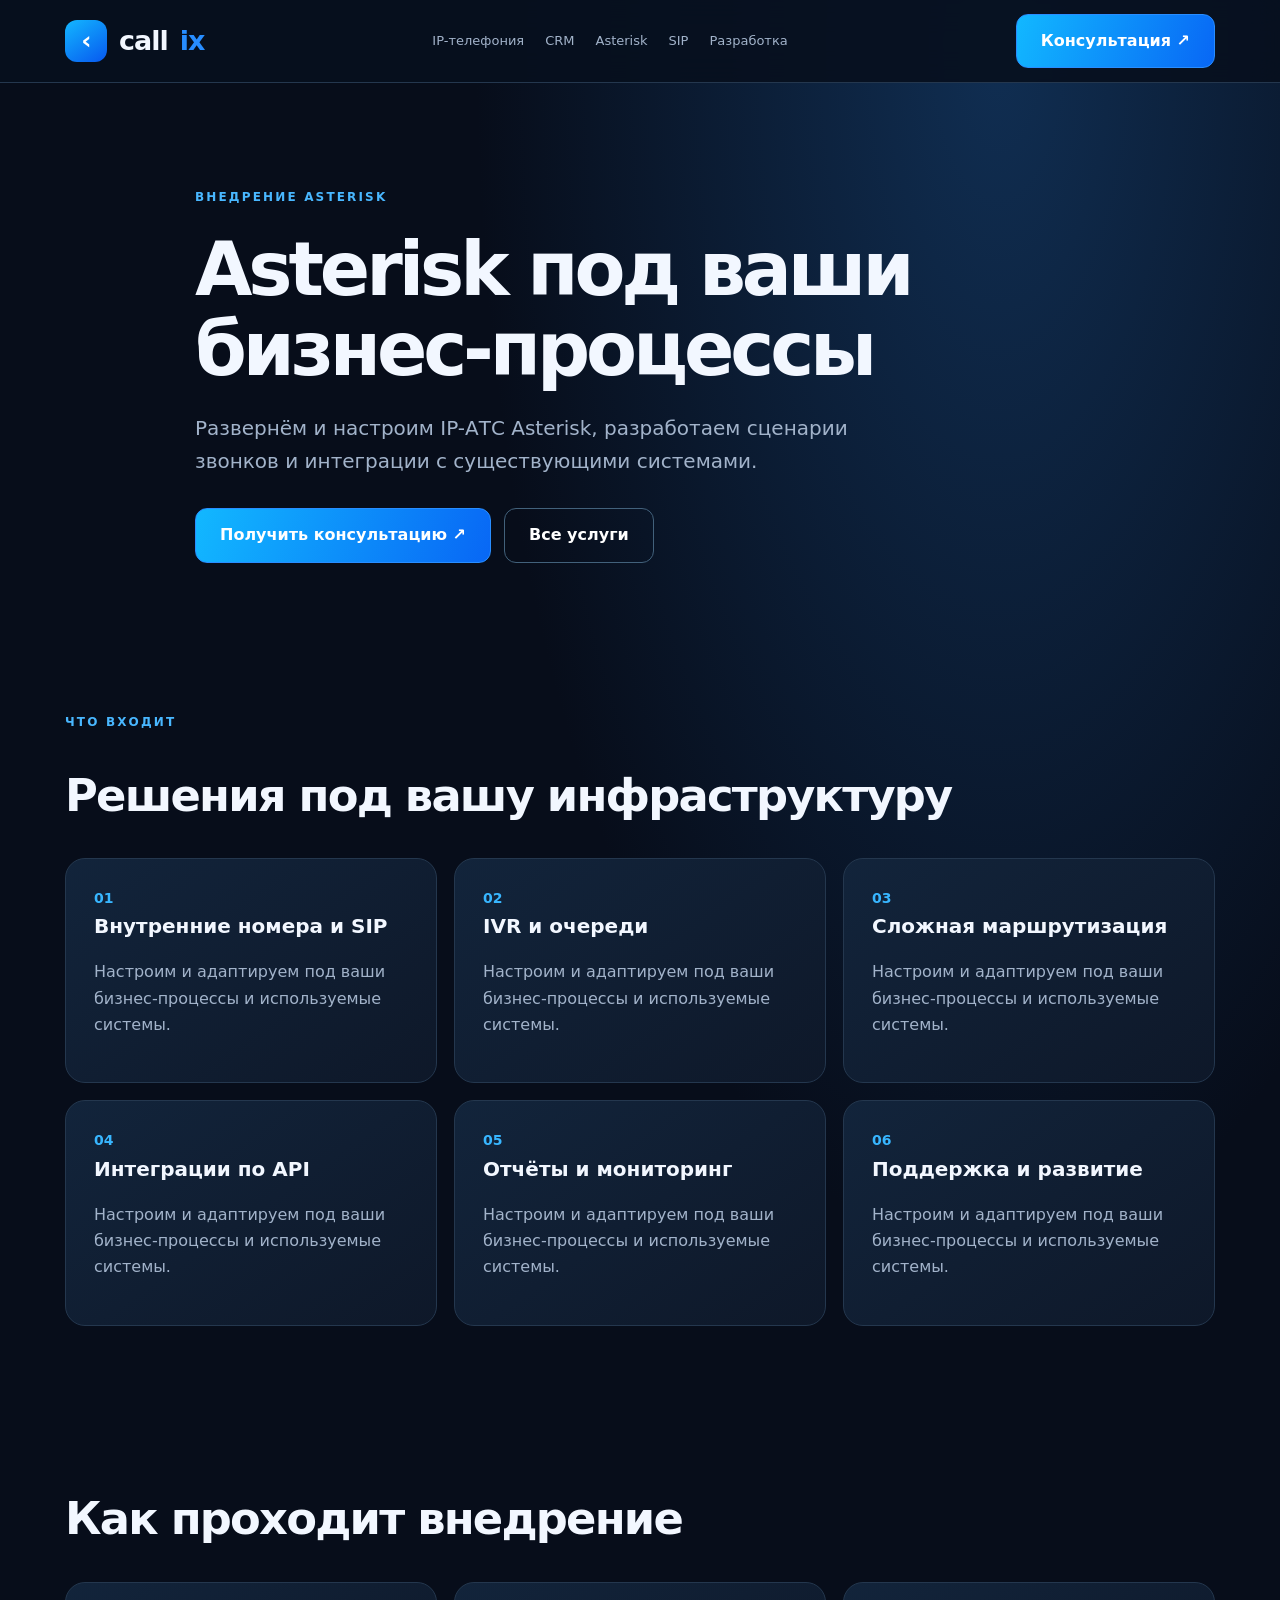
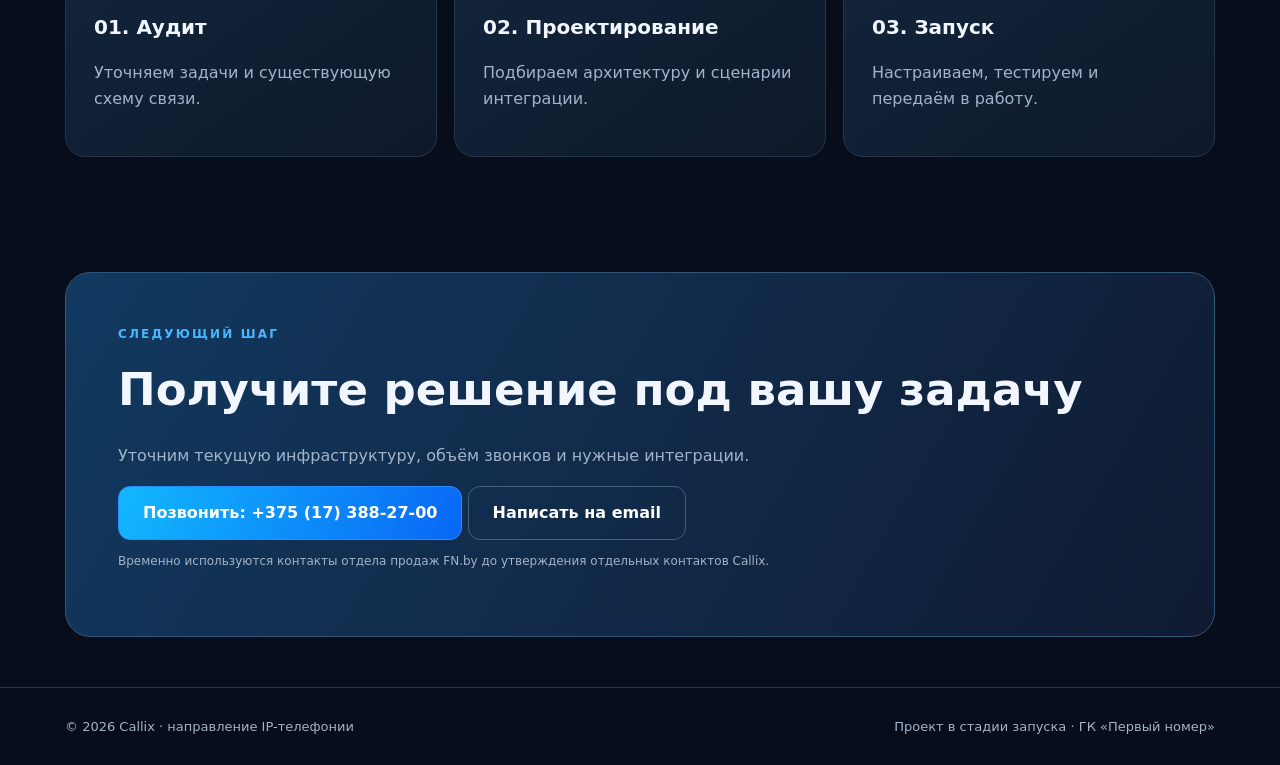
==== asterisk/index.html @ eb29d448 "Add Callix service pages and styles" ====
<!doctype html><html lang="ru"><head><meta charset="utf-8"><meta name="viewport" content="width=device-width,initial-scale=1"><meta name="theme-color" content="#070d1a"><title>Настройка и внедрение Asterisk | Callix</title><meta name="description" content="Развернём и настроим IP-АТС Asterisk, разработаем сценарии звонков и интеграции с существующими системами."><link rel="canonical" href="https://callix.by/"><link rel="stylesheet" href="/style.css"></head><body><header><div class="wrap nav"><a href="/" class="brand" aria-label="Callix главная"><span class="mark">‹</span>call<em>ix</em></a><nav><a href="/ip-telefoniya/">IP-телефония</a><a href="/integraciya-crm/">CRM</a><a href="/asterisk/">Asterisk</a><a href="/sip/">SIP</a><a href="/razrabotka/">Разработка</a></nav><a class="btn" href="/kontakty/">Консультация ↗</a></div></header><main><section class="wrap hero"><div class="eyebrow">Внедрение Asterisk</div><h1>Asterisk под ваши бизнес-процессы</h1><p class="lead">Развернём и настроим IP-АТС Asterisk, разработаем сценарии звонков и интеграции с существующими системами.</p><div class="actions"><a class="btn" href="#contact">Получить консультацию ↗</a><a class="btn outline" href="/#services">Все услуги</a></div></section><section class="wrap section"><div class="eyebrow">Что входит</div><h2>Решения под вашу инфраструктуру</h2><div class="grid"><article class="card"><div class="num">01</div><h3>Внутренние номера и SIP</h3><p>Настроим и адаптируем под ваши бизнес-процессы и используемые системы.</p></article><article class="card"><div class="num">02</div><h3>IVR и очереди</h3><p>Настроим и адаптируем под ваши бизнес-процессы и используемые системы.</p></article><article class="card"><div class="num">03</div><h3>Сложная маршрутизация</h3><p>Настроим и адаптируем под ваши бизнес-процессы и используемые системы.</p></article><article class="card"><div class="num">04</div><h3>Интеграции по API</h3><p>Настроим и адаптируем под ваши бизнес-процессы и используемые системы.</p></article><article class="card"><div class="num">05</div><h3>Отчёты и мониторинг</h3><p>Настроим и адаптируем под ваши бизнес-процессы и используемые системы.</p></article><article class="card"><div class="num">06</div><h3>Поддержка и развитие</h3><p>Настроим и адаптируем под ваши бизнес-процессы и используемые системы.</p></article></div></section><section class="wrap section faq"><h2>Как проходит внедрение</h2><div class="grid"><div class="card"><h3>01. Аудит</h3><p>Уточняем задачи и существующую схему связи.</p></div><div class="card"><h3>02. Проектирование</h3><p>Подбираем архитектуру и сценарии интеграции.</p></div><div class="card"><h3>03. Запуск</h3><p>Настраиваем, тестируем и передаём в работу.</p></div></div></section><div id="contact"><section class="wrap"><div class="cta"><div class="eyebrow">Следующий шаг</div><h2>Получите решение под вашу задачу</h2><p class="muted">Уточним текущую инфраструктуру, объём звонков и нужные интеграции.</p><a class="btn" href="tel:+375173882700">Позвонить: +375 (17) 388-27-00</a> <a class="btn outline" href="mailto:info@fn.by?subject=Заявка%20Callix">Написать на email</a><p class="muted" style="font-size:12px">Временно используются контакты отдела продаж FN.by до утверждения отдельных контактов Callix.</p></div></section></div></main><footer><div class="wrap foot"><span>© 2026 Callix · направление IP-телефонии</span><span>Проект в стадии запуска · <a href="https://fn.by">ГК «Первый номер»</a></span></div></footer></body></html>
---- style.css ----
:root{color-scheme:dark;--bg:#070d1a;--panel:#101d31;--line:#24374e;--ink:#f2f7ff;--muted:#a2b3ca;--blue:#168bff}*{box-sizing:border-box}html{scroll-behavior:smooth}body{margin:0;background:radial-gradient(ellipse at 78% 2%,#102e52 0,transparent 37%),var(--bg);color:var(--ink);font:16px/1.65 Inter,system-ui,-apple-system,Segoe UI,sans-serif}a{color:inherit;text-decoration:none}.wrap{width:min(1150px,calc(100% - 40px));margin:auto}header{position:sticky;top:0;background:#07101ee8;backdrop-filter:blur(15px);border-bottom:1px solid var(--line);z-index:10}.nav{display:flex;justify-content:space-between;align-items:center;gap:22px;min-height:82px}.brand{display:flex;align-items:center;gap:12px;font-size:27px;font-weight:850;letter-spacing:-1px}.mark{width:42px;height:42px;border-radius:12px;background:linear-gradient(145deg,#13b7ff,#0758ef);display:grid;place-items:center;color:white;font-weight:900;font-size:25px}.brand em{color:#278dff;font-style:normal}nav{display:flex;gap:21px;align-items:center}nav a{font-size:13px;color:var(--muted)}nav a:hover{color:white}.btn{display:inline-block;padding:13px 24px;border-radius:12px;background:linear-gradient(110deg,#12b8ff,#0867f5);font-weight:750;color:white;border:1px solid #298dff}.btn.outline{background:transparent;border-color:#42617b}.hero{padding:105px 0 85px;max-width:890px}.eyebrow{text-transform:uppercase;letter-spacing:.18em;color:#49b7ff;font-weight:750;font-size:12px}h1{font-size:clamp(39px,5.8vw,76px);line-height:1.08;letter-spacing:-.055em;margin:22px 0}h1 span{color:#2c9bff}.lead{font-size:20px;color:var(--muted);max-width:730px}.actions{display:flex;gap:13px;flex-wrap:wrap;margin-top:30px}.section{padding:65px 0}.section h2{font-size:clamp(29px,3.5vw,45px);letter-spacing:-.04em;line-height:1.15}.grid{display:grid;grid-template-columns:repeat(3,1fr);gap:17px}.card{padding:28px;border:1px solid var(--line);border-radius:20px;background:linear-gradient(145deg,#12243b,#0e1829)}.card h3{margin:0 0 10px;font-size:20px}.card p,.muted{color:var(--muted)}.card a{color:#63c5ff;font-weight:650}.num{color:#38b6ff;font-weight:800;font-size:14px}.cta{background:linear-gradient(120deg,#123960,#101b32);border:1px solid #315577;border-radius:25px;padding:52px;margin:50px 0}.cta h2{font-size:clamp(28px,4vw,45px);margin:8px 0}.faq details{border-bottom:1px solid var(--line);padding:20px 0}.faq summary{cursor:pointer;font-weight:700}.faq p{color:var(--muted)}footer{border-top:1px solid var(--line);padding:28px 0;color:var(--muted);font-size:13px}.foot{display:flex;justify-content:space-between;gap:20px;flex-wrap:wrap}@media(max-width:900px){nav{display:none}.grid{grid-template-columns:1fr 1fr}.hero{padding:65px 0}}@media(max-width:580px){.grid{grid-template-columns:1fr}.cta{padding:27px}.nav .btn{padding:9px 12px;font-size:12px}.brand{font-size:22px}}
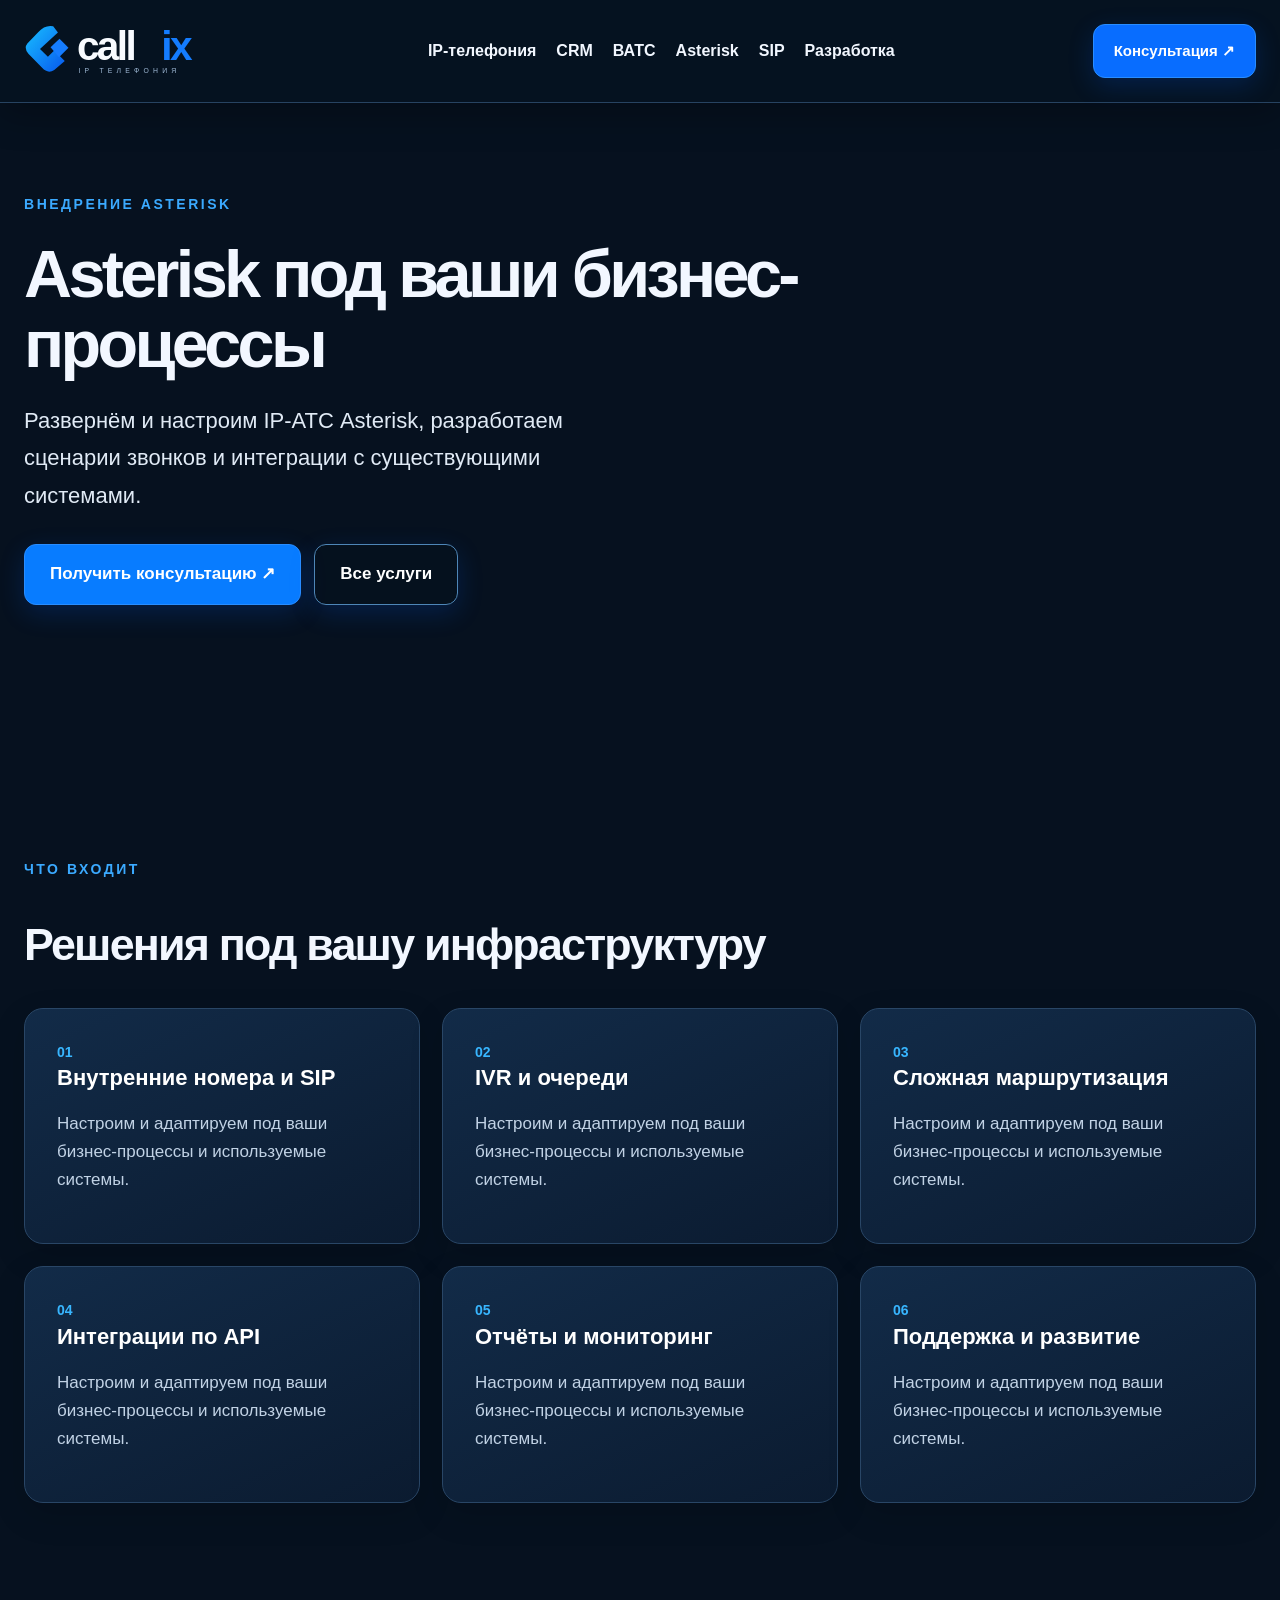
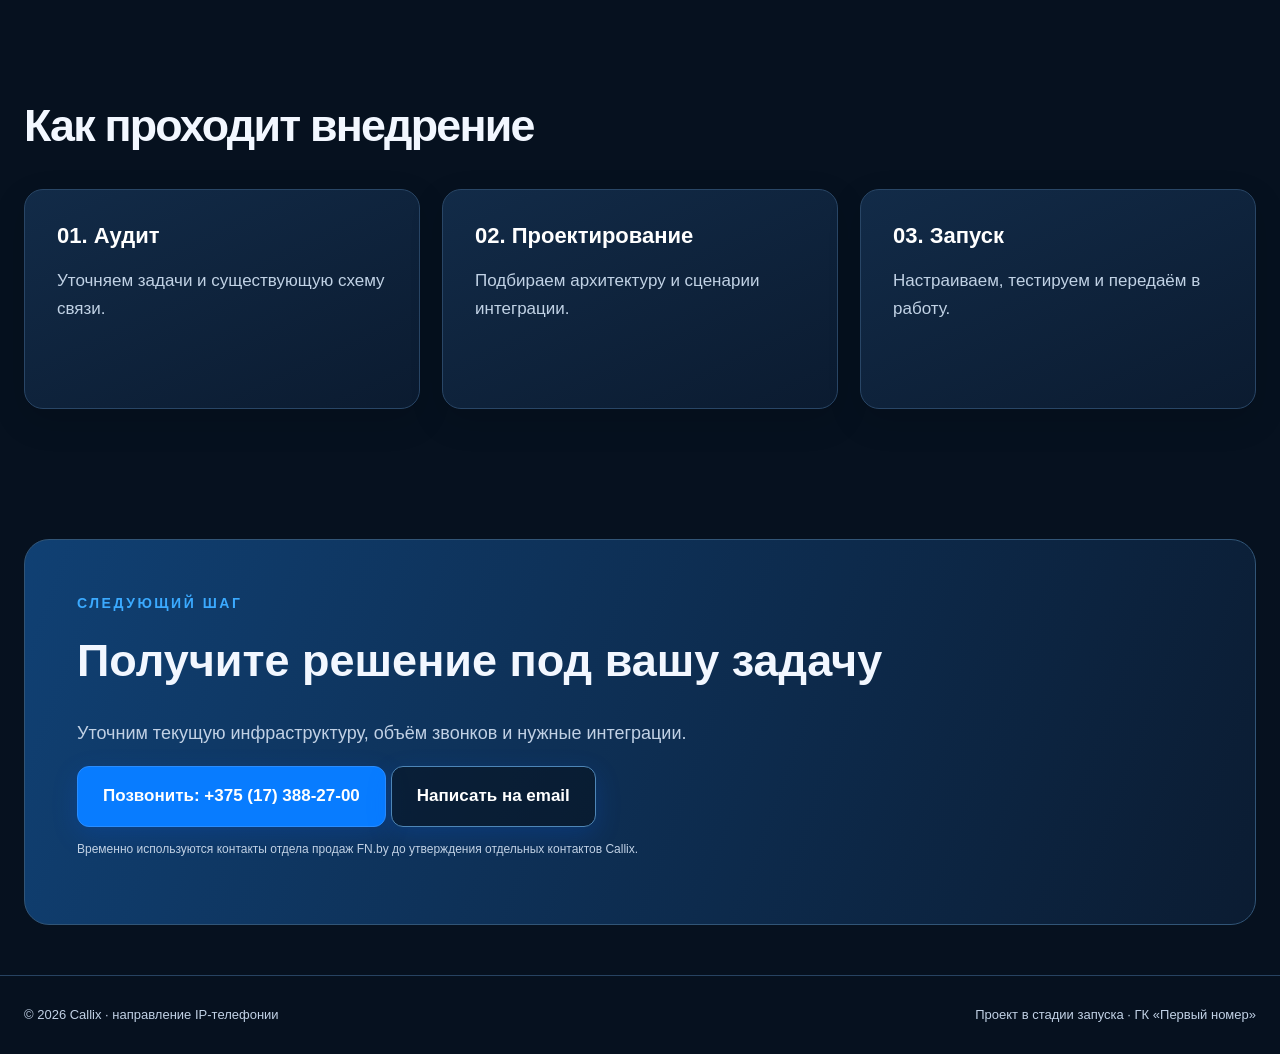
==== commit 80dc5c03: "Add VATs navigation and shared branding" ====
--- a/asterisk/index.html
+++ b/asterisk/index.html
@@ -1 +1 @@
-<!doctype html><html lang="ru"><head><meta charset="utf-8"><meta name="viewport" content="width=device-width,initial-scale=1"><meta name="theme-color" content="#070d1a"><title>Настройка и внедрение Asterisk | Callix</title><meta name="description" content="Развернём и настроим IP-АТС Asterisk, разработаем сценарии звонков и интеграции с существующими системами."><link rel="canonical" href="https://callix.by/"><link rel="stylesheet" href="/style.css"></head><body><header><div class="wrap nav"><a href="/" class="brand" aria-label="Callix главная"><span class="mark">‹</span>call<em>ix</em></a><nav><a href="/ip-telefoniya/">IP-телефония</a><a href="/integraciya-crm/">CRM</a><a href="/asterisk/">Asterisk</a><a href="/sip/">SIP</a><a href="/razrabotka/">Разработка</a></nav><a class="btn" href="/kontakty/">Консультация ↗</a></div></header><main><section class="wrap hero"><div class="eyebrow">Внедрение Asterisk</div><h1>Asterisk под ваши бизнес-процессы</h1><p class="lead">Развернём и настроим IP-АТС Asterisk, разработаем сценарии звонков и интеграции с существующими системами.</p><div class="actions"><a class="btn" href="#contact">Получить консультацию ↗</a><a class="btn outline" href="/#services">Все услуги</a></div></section><section class="wrap section"><div class="eyebrow">Что входит</div><h2>Решения под вашу инфраструктуру</h2><div class="grid"><article class="card"><div class="num">01</div><h3>Внутренние номера и SIP</h3><p>Настроим и адаптируем под ваши бизнес-процессы и используемые системы.</p></article><article class="card"><div class="num">02</div><h3>IVR и очереди</h3><p>Настроим и адаптируем под ваши бизнес-процессы и используемые системы.</p></article><article class="card"><div class="num">03</div><h3>Сложная маршрутизация</h3><p>Настроим и адаптируем под ваши бизнес-процессы и используемые системы.</p></article><article class="card"><div class="num">04</div><h3>Интеграции по API</h3><p>Настроим и адаптируем под ваши бизнес-процессы и используемые системы.</p></article><article class="card"><div class="num">05</div><h3>Отчёты и мониторинг</h3><p>Настроим и адаптируем под ваши бизнес-процессы и используемые системы.</p></article><article class="card"><div class="num">06</div><h3>Поддержка и развитие</h3><p>Настроим и адаптируем под ваши бизнес-процессы и используемые системы.</p></article></div></section><section class="wrap section faq"><h2>Как проходит внедрение</h2><div class="grid"><div class="card"><h3>01. Аудит</h3><p>Уточняем задачи и существующую схему связи.</p></div><div class="card"><h3>02. Проектирование</h3><p>Подбираем архитектуру и сценарии интеграции.</p></div><div class="card"><h3>03. Запуск</h3><p>Настраиваем, тестируем и передаём в работу.</p></div></div></section><div id="contact"><section class="wrap"><div class="cta"><div class="eyebrow">Следующий шаг</div><h2>Получите решение под вашу задачу</h2><p class="muted">Уточним текущую инфраструктуру, объём звонков и нужные интеграции.</p><a class="btn" href="tel:+375173882700">Позвонить: +375 (17) 388-27-00</a> <a class="btn outline" href="mailto:info@fn.by?subject=Заявка%20Callix">Написать на email</a><p class="muted" style="font-size:12px">Временно используются контакты отдела продаж FN.by до утверждения отдельных контактов Callix.</p></div></section></div></main><footer><div class="wrap foot"><span>© 2026 Callix · направление IP-телефонии</span><span>Проект в стадии запуска · <a href="https://fn.by">ГК «Первый номер»</a></span></div></footer></body></html>+<!doctype html><html lang="ru"><head><meta charset="utf-8"><meta name="viewport" content="width=device-width,initial-scale=1"><meta name="theme-color" content="#070d1a"><title>Настройка и внедрение Asterisk | Callix</title><meta name="description" content="Развернём и настроим IP-АТС Asterisk, разработаем сценарии звонков и интеграции с существующими системами."><link rel="canonical" href="https://callix.by/"><link rel="stylesheet" href="/style.css"></head><body><header><div class="wrap nav"><a href="/" class="brand" aria-label="Callix главная"><span class="mark">‹</span>call<em>ix</em></a><nav><a href="/ip-telefoniya/">IP-телефония</a><a href="/integraciya-crm/">CRM</a><a href="/vats/">ВАТС</a><a href="/asterisk/">Asterisk</a><a href="/sip/">SIP</a><a href="/razrabotka/">Разработка</a></nav><a class="btn" href="/kontakty/">Консультация ↗</a></div></header><main><section class="wrap hero"><div class="eyebrow">Внедрение Asterisk</div><h1>Asterisk под ваши бизнес-процессы</h1><p class="lead">Развернём и настроим IP-АТС Asterisk, разработаем сценарии звонков и интеграции с существующими системами.</p><div class="actions"><a class="btn" href="#contact">Получить консультацию ↗</a><a class="btn outline" href="/#services">Все услуги</a></div></section><section class="wrap section"><div class="eyebrow">Что входит</div><h2>Решения под вашу инфраструктуру</h2><div class="grid"><article class="card"><div class="num">01</div><h3>Внутренние номера и SIP</h3><p>Настроим и адаптируем под ваши бизнес-процессы и используемые системы.</p></article><article class="card"><div class="num">02</div><h3>IVR и очереди</h3><p>Настроим и адаптируем под ваши бизнес-процессы и используемые системы.</p></article><article class="card"><div class="num">03</div><h3>Сложная маршрутизация</h3><p>Настроим и адаптируем под ваши бизнес-процессы и используемые системы.</p></article><article class="card"><div class="num">04</div><h3>Интеграции по API</h3><p>Настроим и адаптируем под ваши бизнес-процессы и используемые системы.</p></article><article class="card"><div class="num">05</div><h3>Отчёты и мониторинг</h3><p>Настроим и адаптируем под ваши бизнес-процессы и используемые системы.</p></article><article class="card"><div class="num">06</div><h3>Поддержка и развитие</h3><p>Настроим и адаптируем под ваши бизнес-процессы и используемые системы.</p></article></div></section><section class="wrap section faq"><h2>Как проходит внедрение</h2><div class="grid"><div class="card"><h3>01. Аудит</h3><p>Уточняем задачи и существующую схему связи.</p></div><div class="card"><h3>02. Проектирование</h3><p>Подбираем архитектуру и сценарии интеграции.</p></div><div class="card"><h3>03. Запуск</h3><p>Настраиваем, тестируем и передаём в работу.</p></div></div></section><div id="contact"><section class="wrap"><div class="cta"><div class="eyebrow">Следующий шаг</div><h2>Получите решение под вашу задачу</h2><p class="muted">Уточним текущую инфраструктуру, объём звонков и нужные интеграции.</p><a class="btn" href="tel:+375173882700">Позвонить: +375 (17) 388-27-00</a> <a class="btn outline" href="mailto:info@fn.by?subject=Заявка%20Callix">Написать на email</a><p class="muted" style="font-size:12px">Временно используются контакты отдела продаж FN.by до утверждения отдельных контактов Callix.</p></div></section></div></main><footer><div class="wrap foot"><span>© 2026 Callix · направление IP-телефонии</span><span>Проект в стадии запуска · <a href="https://fn.by">ГК «Первый номер»</a></span></div></footer></body></html>
--- a/style.css
+++ b/style.css
@@ -1 +1,7 @@
-:root{color-scheme:dark;--bg:#070d1a;--panel:#101d31;--line:#24374e;--ink:#f2f7ff;--muted:#a2b3ca;--blue:#168bff}*{box-sizing:border-box}html{scroll-behavior:smooth}body{margin:0;background:radial-gradient(ellipse at 78% 2%,#102e52 0,transparent 37%),var(--bg);color:var(--ink);font:16px/1.65 Inter,system-ui,-apple-system,Segoe UI,sans-serif}a{color:inherit;text-decoration:none}.wrap{width:min(1150px,calc(100% - 40px));margin:auto}header{position:sticky;top:0;background:#07101ee8;backdrop-filter:blur(15px);border-bottom:1px solid var(--line);z-index:10}.nav{display:flex;justify-content:space-between;align-items:center;gap:22px;min-height:82px}.brand{display:flex;align-items:center;gap:12px;font-size:27px;font-weight:850;letter-spacing:-1px}.mark{width:42px;height:42px;border-radius:12px;background:linear-gradient(145deg,#13b7ff,#0758ef);display:grid;place-items:center;color:white;font-weight:900;font-size:25px}.brand em{color:#278dff;font-style:normal}nav{display:flex;gap:21px;align-items:center}nav a{font-size:13px;color:var(--muted)}nav a:hover{color:white}.btn{display:inline-block;padding:13px 24px;border-radius:12px;background:linear-gradient(110deg,#12b8ff,#0867f5);font-weight:750;color:white;border:1px solid #298dff}.btn.outline{background:transparent;border-color:#42617b}.hero{padding:105px 0 85px;max-width:890px}.eyebrow{text-transform:uppercase;letter-spacing:.18em;color:#49b7ff;font-weight:750;font-size:12px}h1{font-size:clamp(39px,5.8vw,76px);line-height:1.08;letter-spacing:-.055em;margin:22px 0}h1 span{color:#2c9bff}.lead{font-size:20px;color:var(--muted);max-width:730px}.actions{display:flex;gap:13px;flex-wrap:wrap;margin-top:30px}.section{padding:65px 0}.section h2{font-size:clamp(29px,3.5vw,45px);letter-spacing:-.04em;line-height:1.15}.grid{display:grid;grid-template-columns:repeat(3,1fr);gap:17px}.card{padding:28px;border:1px solid var(--line);border-radius:20px;background:linear-gradient(145deg,#12243b,#0e1829)}.card h3{margin:0 0 10px;font-size:20px}.card p,.muted{color:var(--muted)}.card a{color:#63c5ff;font-weight:650}.num{color:#38b6ff;font-weight:800;font-size:14px}.cta{background:linear-gradient(120deg,#123960,#101b32);border:1px solid #315577;border-radius:25px;padding:52px;margin:50px 0}.cta h2{font-size:clamp(28px,4vw,45px);margin:8px 0}.faq details{border-bottom:1px solid var(--line);padding:20px 0}.faq summary{cursor:pointer;font-weight:700}.faq p{color:var(--muted)}footer{border-top:1px solid var(--line);padding:28px 0;color:var(--muted);font-size:13px}.foot{display:flex;justify-content:space-between;gap:20px;flex-wrap:wrap}@media(max-width:900px){nav{display:none}.grid{grid-template-columns:1fr 1fr}.hero{padding:65px 0}}@media(max-width:580px){.grid{grid-template-columns:1fr}.cta{padding:27px}.nav .btn{padding:9px 12px;font-size:12px}.brand{font-size:22px}}+:root{color-scheme:dark;--bg:#070d1a;--panel:#101d31;--line:#24374e;--ink:#f2f7ff;--muted:#a2b3ca;--blue:#168bff}*{box-sizing:border-box}html{scroll-behavior:smooth}body{margin:0;background:radial-gradient(ellipse at 78% 2%,#102e52 0,transparent 37%),var(--bg);color:var(--ink);font:16px/1.65 Inter,system-ui,-apple-system,Segoe UI,sans-serif}a{color:inherit;text-decoration:none}.wrap{width:min(1150px,calc(100% - 40px));margin:auto}header{position:sticky;top:0;background:#07101ee8;backdrop-filter:blur(15px);border-bottom:1px solid var(--line);z-index:10}.nav{display:flex;justify-content:space-between;align-items:center;gap:22px;min-height:82px}.brand{display:flex;align-items:center;gap:12px;font-size:27px;font-weight:850;letter-spacing:-1px}.mark{width:42px;height:42px;border-radius:12px;background:linear-gradient(145deg,#13b7ff,#0758ef);display:grid;place-items:center;color:white;font-weight:900;font-size:25px}.brand em{color:#278dff;font-style:normal}nav{display:flex;gap:21px;align-items:center}nav a{font-size:13px;color:var(--muted)}nav a:hover{color:white}.btn{display:inline-block;padding:13px 24px;border-radius:12px;background:linear-gradient(110deg,#12b8ff,#0867f5);font-weight:750;color:white;border:1px solid #298dff}.btn.outline{background:transparent;border-color:#42617b}.hero{padding:105px 0 85px;max-width:890px}.eyebrow{text-transform:uppercase;letter-spacing:.18em;color:#49b7ff;font-weight:750;font-size:12px}h1{font-size:clamp(39px,5.8vw,76px);line-height:1.08;letter-spacing:-.055em;margin:22px 0}h1 span{color:#2c9bff}.lead{font-size:20px;color:var(--muted);max-width:730px}.actions{display:flex;gap:13px;flex-wrap:wrap;margin-top:30px}.section{padding:65px 0}.section h2{font-size:clamp(29px,3.5vw,45px);letter-spacing:-.04em;line-height:1.15}.grid{display:grid;grid-template-columns:repeat(3,1fr);gap:17px}.card{padding:28px;border:1px solid var(--line);border-radius:20px;background:linear-gradient(145deg,#12243b,#0e1829)}.card h3{margin:0 0 10px;font-size:20px}.card p,.muted{color:var(--muted)}.card a{color:#63c5ff;font-weight:650}.num{color:#38b6ff;font-weight:800;font-size:14px}.cta{background:linear-gradient(120deg,#123960,#101b32);border:1px solid #315577;border-radius:25px;padding:52px;margin:50px 0}.cta h2{font-size:clamp(28px,4vw,45px);margin:8px 0}.faq details{border-bottom:1px solid var(--line);padding:20px 0}.faq summary{cursor:pointer;font-weight:700}.faq p{color:var(--muted)}footer{border-top:1px solid var(--line);padding:28px 0;color:var(--muted);font-size:13px}.foot{display:flex;justify-content:space-between;gap:20px;flex-wrap:wrap}@media(max-width:900px){nav{display:none}.grid{grid-template-columns:1fr 1fr}.hero{padding:65px 0}}@media(max-width:580px){.grid{grid-template-columns:1fr}.cta{padding:27px}.nav .btn{padding:9px 12px;font-size:12px}.brand{font-size:22px}}
+/* Readable, visual refresh */
+body{font-size:18px;line-height:1.7}header{background:#081424f5}.wrap{width:min(1240px,calc(100% - 48px))}.nav{min-height:94px;gap:16px}.brand{font-size:32px;white-space:nowrap}.mark{width:50px;height:50px;font-size:31px}nav{gap:17px;flex-wrap:wrap}nav a{font-size:16px;font-weight:650;color:#e0edfb;white-space:nowrap}.nav>.btn{font-size:15px;white-space:nowrap;padding:12px 17px}.hero{max-width:none;min-height:610px;padding:95px 0 80px;position:relative}.hero h1{max-width:760px;font-size:clamp(44px,5.4vw,74px)}.hero .lead{max-width:660px;font-size:21px;color:#d2e1f3}.hero-visual{background:linear-gradient(90deg,#070d1a 0%,#070d1a66 40%,transparent 100%),url('/assets/telephony-hero.svg') right center/58% auto no-repeat}.hero-visual:before{content:"";position:absolute;inset:0;background:linear-gradient(90deg,#070d1a 0%,#070d1a99 42%,transparent 75%);pointer-events:none}.hero-visual>*{position:relative}.section{padding:80px 0}.section h2{font-size:clamp(34px,3.5vw,48px)}.card{min-height:220px;padding:32px}.card h3{font-size:23px;line-height:1.3}.card p{font-size:17px;line-height:1.65}.card a{font-size:17px}.btn{font-size:17px;padding:15px 25px}.eyebrow{font-size:14px}.visual-strip{display:grid;grid-template-columns:1.2fr 1fr;gap:38px;align-items:center;padding:30px 0 70px}.visual-strip img{width:100%;border-radius:22px;border:1px solid #325879;box-shadow:0 30px 80px #0007}.visual-strip h2{font-size:clamp(32px,3.5vw,48px);line-height:1.15}.visual-strip p{color:#c1d2e5}.service-icon{font-size:38px;line-height:1.3;margin-bottom:18px;color:#48b7ff}.card{transition:transform .2s,border-color .2s}.card:hover{transform:translateY(-4px);border-color:#267bba}
+@media(max-width:1100px){nav{gap:12px}nav a{font-size:14px}.nav>.btn{font-size:13px}}@media(max-width:900px){nav{display:none}.hero-visual{background-size:90% auto;background-position:right bottom}.hero-visual:before{background:linear-gradient(90deg,#070d1a 0%,#070d1add 60%,#070d1a99 100%)}.visual-strip{grid-template-columns:1fr}}@media(max-width:580px){body{font-size:17px}.wrap{width:calc(100% - 32px)}.hero{padding:70px 0 190px;min-height:660px}.hero-visual{background-size:110% auto;background-position:right bottom}.hero-visual:before{background:linear-gradient(#070d1a 0%,#070d1af0 55%,#070d1a22 100%)}.hero h1{font-size:43px}.hero .lead{font-size:18px}.card{min-height:unset;padding:25px}.nav{min-height:76px}.brand{font-size:25px}.mark{width:40px;height:40px}.nav>.btn{padding:9px;font-size:12px}.section{padding:48px 0}}
+
+/* Callix approved visual direction */
+:root{--bg:#06111f;--panel:#0e2138;--line:#274361;--muted:#c1d1e5}body{font-family:Inter,"Segoe UI",Arial,sans-serif;background:#06111f;font-size:18px}header{background:#061321f5;box-shadow:0 12px 35px #0004}.nav{min-height:102px}.brand{font-size:0!important;display:block;width:206px;min-width:206px;height:67px;background:url('/assets/callix-logo.svg') center/contain no-repeat}.brand .mark,.brand em{display:none}.nav nav{gap:20px}.nav nav a{font-size:16px;font-weight:750;color:#f2f7ff}.nav nav a:hover{color:#3fb7ff}.nav>.btn{font-size:15px;padding:13px 20px;background:#086dff}.hero{padding:90px 0 125px;min-height:675px}.hero h1{max-width:780px;font-size:clamp(46px,5.2vw,79px);font-weight:850;line-height:1.06}.hero h1 span{color:#168aff}.hero .lead{max-width:620px;color:#e0eaf5;font-size:22px}.hero-visual{background:linear-gradient(90deg,#06111ff5 0%,#06111fd8 32%,#06111f11 90%),url('/assets/telephony-hero.svg') right center/62% auto no-repeat}.hero-visual:before{display:none}.btn{border-radius:12px;background:#087cff;box-shadow:0 8px 26px #005fff30}.btn.outline{background:#06111f99;border-color:#4e86b7}.section{padding:80px 0}.section h2{font-weight:850}.grid{gap:22px}.card{background:linear-gradient(155deg,#122b48,#0b1b30);border:1px solid #294666;border-radius:19px;box-shadow:0 12px 34px #0002}.card h3{font-size:22px;color:white}.card p{color:#c1d2e5}.card .service-icon{display:inline-grid;place-items:center;width:61px;height:61px;border-radius:13px;background:#087cff20;color:#2ea8ff}.eyebrow{color:#3baaff}.cta{background:linear-gradient(110deg,#104073,#0b1c32)}.feature-tiles{display:grid;grid-template-columns:repeat(4,1fr);gap:16px;margin-top:-70px;position:relative;z-index:2}.feature-tiles a{display:flex;align-items:center;gap:15px;padding:21px;border-radius:16px;background:linear-gradient(135deg,#133453,#071525);border:1px solid #2d5c82;box-shadow:0 18px 35px #0006;font-weight:750;font-size:17px}.feature-tiles .tileicon{font-size:34px;color:#36aaff}.photo-panel{position:relative;overflow:hidden;border:1px solid #244764;border-radius:26px;background:linear-gradient(120deg,#112b49,#061321);min-height:360px;display:grid;grid-template-columns:1fr 1fr;align-items:center;gap:20px;padding:35px}.photo-panel img{width:100%;max-height:390px;object-fit:contain}.photo-panel h2{font-size:clamp(32px,3.6vw,50px);line-height:1.12}.photo-panel p{color:#d0e1f0}.trust{display:flex;flex-wrap:wrap;gap:15px;margin-top:28px}.trust span{border:1px solid #385577;padding:10px 19px;border-radius:10px;color:#d3e4f6;font-weight:750}.contact-form{display:grid;gap:13px;max-width:510px}.contact-form input,.contact-form textarea{width:100%;padding:15px 17px;border-radius:10px;border:1px solid #42658a;background:#0c223a;color:white;font:inherit}.contact-form label{font-size:14px;color:#d6e6f6}.contact-form button{cursor:pointer;font:inherit}.contact-form small{color:#c1d1e5}@media(max-width:1150px){.nav nav{gap:11px}.nav nav a{font-size:14px}.brand{width:160px;min-width:160px}}@media(max-width:900px){.nav nav{display:none}.feature-tiles{grid-template-columns:repeat(2,1fr)}.photo-panel{grid-template-columns:1fr}.hero-visual{background-size:95% auto;background-position:right bottom}}@media(max-width:580px){.brand{width:140px;min-width:140px;height:50px}.feature-tiles{grid-template-columns:1fr 1fr;gap:9px;margin-top:-45px}.feature-tiles a{font-size:13px;padding:12px;gap:6px}.feature-tiles .tileicon{font-size:22px}.hero{min-height:670px;padding:60px 0 220px}.hero h1{font-size:43px}.hero .lead{font-size:18px}.hero-visual{background-size:130% auto;background-position:right bottom}.photo-panel{padding:22px}.nav>.btn{font-size:12px;padding:9px}}
